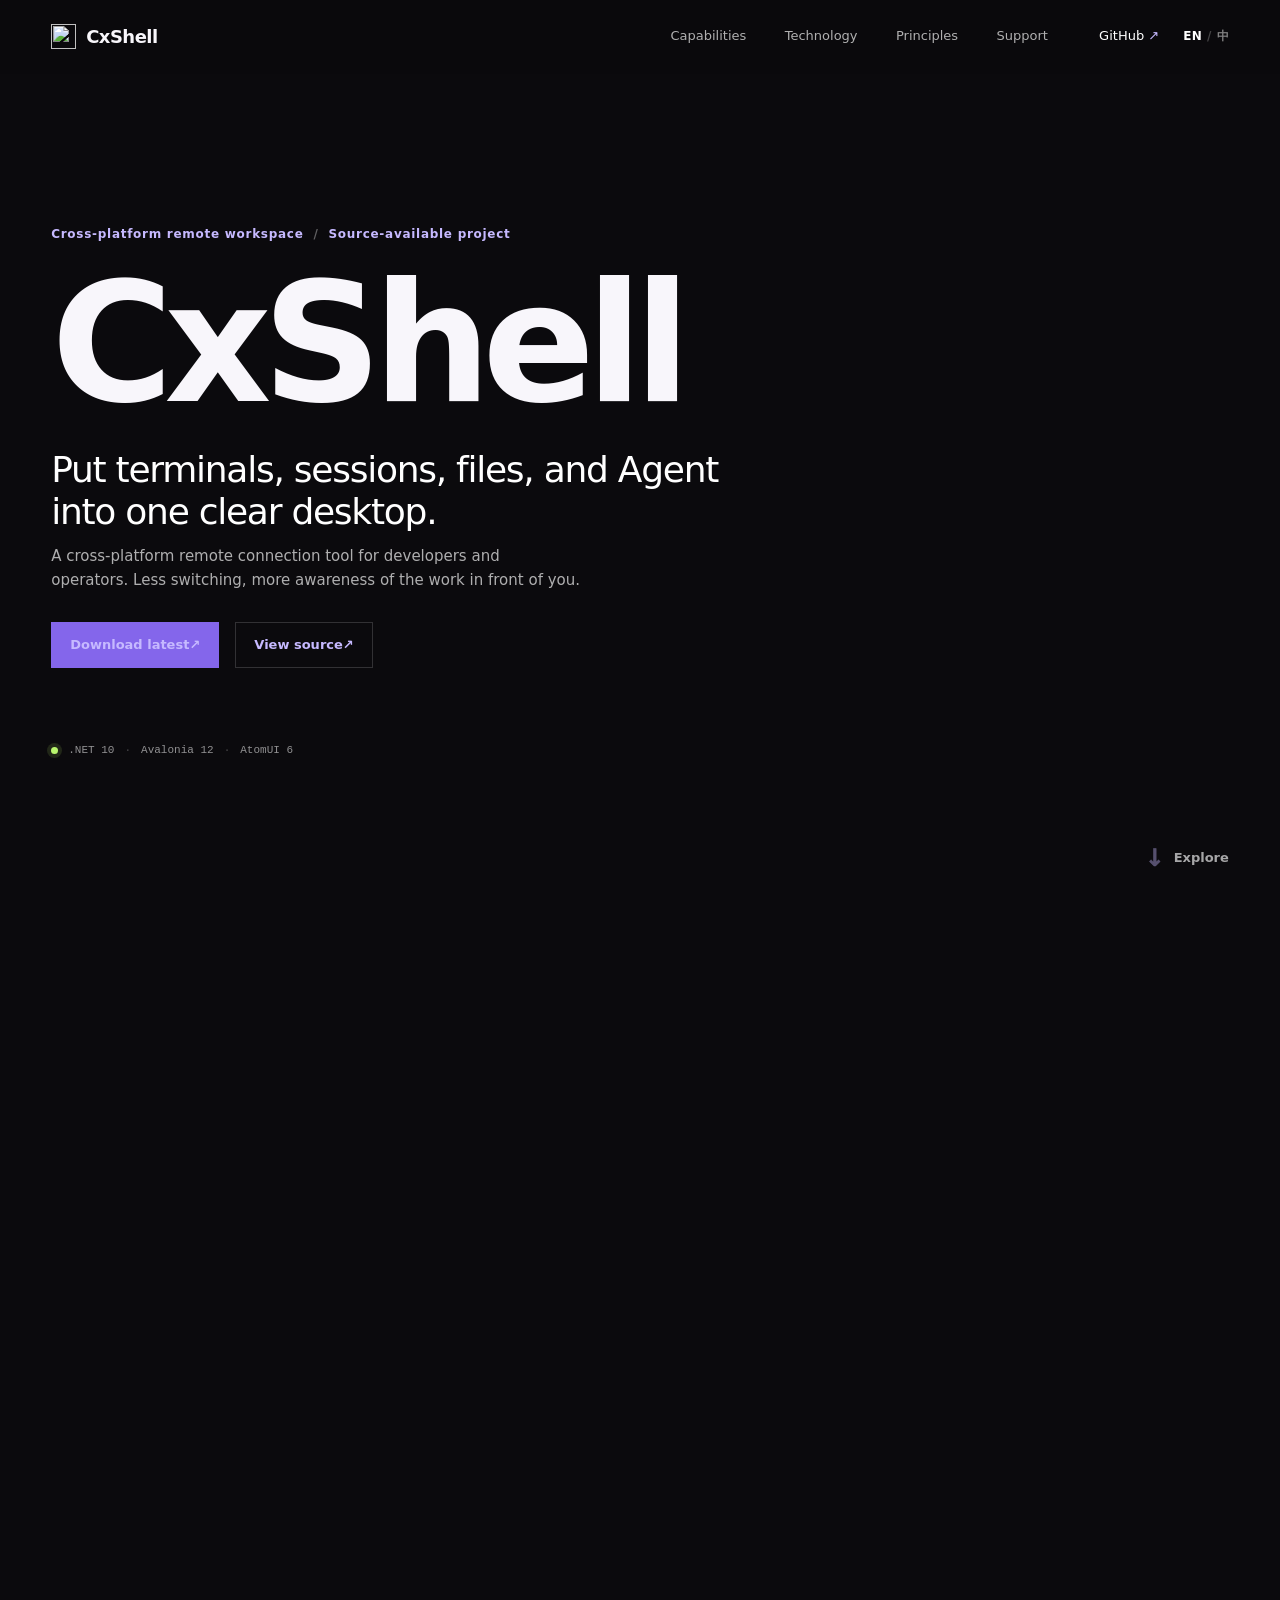
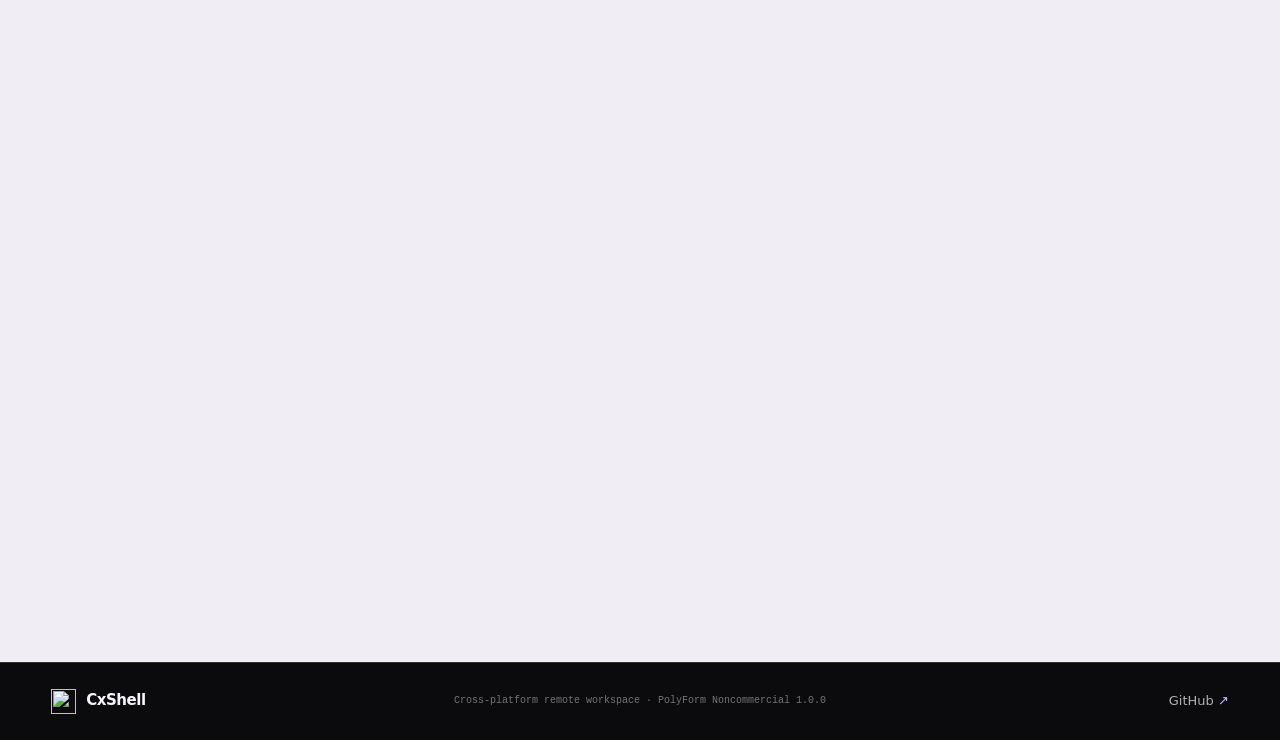
==== website/index.html @ 9bcf2392 "Prepare CxShell v0.1.64 release" ====
<!doctype html>
<html lang="en">
<head>
    <meta charset="utf-8">
    <meta name="viewport" content="width=device-width, initial-scale=1">
    <meta name="description" content="CxShell is a cross-platform remote workspace built with Avalonia and AtomUI.">
    <meta name="theme-color" content="#0b0a0d">
    <title>CxShell · A clear remote workspace</title>
    <script src="./locale-redirect.js"></script>
    <link rel="icon" href="./assets/brand/CxShellLogo.svg" type="image/svg+xml">
    <link rel="stylesheet" href="./styles.css">
</head>
<body>
    <header class="site-header" id="site-header">
        <a class="brand" href="#top" data-i18n-aria="brandHome">
            <img src="./assets/brand/CxShellLogo.svg" alt="">
            <span>CxShell</span>
        </a>
        <nav class="main-nav" id="main-nav" data-i18n-aria="mainNav">
            <a href="#product" data-i18n="navCapabilities">Capabilities</a>
            <a href="#stack" data-i18n="navTechnology">Technology</a>
            <a href="#story" data-i18n="navPrinciples">Principles</a>
            <a href="#support" data-i18n="navSupport">Support</a>
        </nav>
        <div class="header-actions">
            <a class="text-link" href="https://github.com/xiaochengzjc/CxShell" target="_blank" rel="noreferrer">GitHub <span aria-hidden="true">↗</span></a>
            <button class="language-toggle" type="button" data-language-toggle aria-label="Switch to Chinese">
                <span data-language-option="en" class="is-active">EN</span>
                <span class="language-divider" aria-hidden="true">/</span>
                <span data-language-option="zh">中</span>
            </button>
            <button class="menu-toggle" type="button" data-i18n="menu" data-i18n-aria="openMenu" aria-expanded="false" aria-controls="main-nav">Menu</button>
        </div>
    </header>

    <main id="top">
        <section class="hero" aria-labelledby="hero-title">
            <div class="hero-content page-width">
                <p class="eyebrow reveal" data-i18n-html="heroEyebrow">Cross-platform remote workspace <span class="eyebrow-mark">/</span> Source-available project</p>
                <h1 id="hero-title" class="reveal reveal-delay-1">CxShell</h1>
                <p class="hero-lede reveal reveal-delay-2" data-i18n="heroLede">Put terminals, sessions, files, and Agent into one clear desktop.</p>
                <p class="hero-copy reveal reveal-delay-3" data-i18n="heroCopy">A cross-platform remote connection tool for developers and operators. Less switching, more awareness of the work in front of you.</p>
                <div class="hero-actions reveal reveal-delay-4">
                    <a class="button button-primary" href="https://github.com/xiaochengzjc/CxShell/releases/latest" target="_blank" rel="noreferrer"><span data-i18n="downloadLatest">Download latest</span> <span aria-hidden="true">↗</span></a>
                    <a class="button button-quiet" href="https://github.com/xiaochengzjc/CxShell" target="_blank" rel="noreferrer"><span data-i18n="viewSource">View source</span> <span aria-hidden="true">↗</span></a>
                </div>
                <div class="hero-meta reveal reveal-delay-4">
                    <span class="status-dot" aria-hidden="true"></span>
                    <span>.NET 10</span><span class="meta-separator">·</span><span>Avalonia 12</span><span class="meta-separator">·</span><span>AtomUI 6</span>
                </div>
            </div>
            <a class="scroll-cue" href="#product" data-i18n-aria="scrollCue"><span class="scroll-cue-arrow" aria-hidden="true">↓</span><span class="scroll-cue-label" data-i18n="explore">Explore</span></a>
        </section>

        <section class="intro section section-dark" id="product">
            <div class="page-width intro-grid">
                <p class="section-index reveal" data-i18n-html="introIndex">01 <span>/</span> Capabilities</p>
                <div class="section-copy reveal reveal-delay-1">
                    <h2 data-i18n-html="introTitle">Everything you need for daily connections, <em>in one workspace.</em></h2>
                    <p data-i18n="introCopy">CxShell brings connections, operations, observation, and assistance together so your desktop serves the task at hand instead of making the task chase windows.</p>
                </div>
                <div class="capability-list reveal reveal-delay-2">
                    <div class="capability-row">
                        <span class="capability-number">01</span>
                        <div><h3 data-i18n="capabilityTerminalTitle">Terminal first</h3><p data-i18n="capabilityTerminalCopy">SSH, TELNET, RLOGIN, serial, and local Terminal sessions, all in one tabbed workspace.</p></div>
                    </div>
                    <div class="capability-row">
                        <span class="capability-number">02</span>
                        <div><h3 data-i18n="capabilityFilesTitle">Files and state</h3><p data-i18n="capabilityFilesCopy">SFTP file management, transfer queues, server monitoring, and remote desktop in one session experience.</p></div>
                    </div>
                    <div class="capability-row">
                        <span class="capability-number">03</span>
                        <div><h3 data-i18n="capabilityAgentTitle">Agent assistance</h3><p data-i18n="capabilityAgentCopy">Access open SSH sessions within clear permission boundaries, with diagnostics, long tasks, approvals, and run summaries.</p></div>
                    </div>
                </div>
            </div>
        </section>

        <section class="product-view section section-ink" aria-labelledby="workspace-title">
            <div class="page-width">
                <div class="section-heading reveal">
                    <p class="section-index" data-i18n-html="workspaceIndex">02 <span>/</span> Workspace</p>
                    <h2 id="workspace-title" data-i18n-html="workspaceTitle">One window,<br><em>many remote contexts.</em></h2>
                </div>
                <div class="workspace-carousel reveal reveal-delay-1" data-carousel>
                    <div class="carousel-stage">
                        <div class="carousel-viewport">
                            <div class="carousel-track">
                                <div class="carousel-slide is-active" data-caption-title="SSH / SFTP / Monitor / Agent" data-caption-title-zh="SSH / SFTP / 监控 / Agent">
                                    <div class="image-frame"><img src="./assets/screenshots/cxshell-ssh-sftp-monitor.png" data-i18n-alt="sshWorkspaceAlt" alt="CxShell SSH, SFTP, monitoring, and Agent workspace"></div>
                                </div>
                                <div class="carousel-slide" aria-hidden="true" data-caption-title="RDP">
                                    <div class="image-frame"><img src="./assets/screenshots/cxshell-rdp-session.png" data-i18n-alt="rdpWorkspaceAlt" alt="CxShell RDP session workspace"></div>
                                </div>
                            </div>
                            <div class="carousel-pagination" role="tablist" data-i18n-aria="workspaceScreenshots">
                                <button class="carousel-dot is-active" type="button" role="tab" data-i18n-aria="viewSshWorkspace" aria-selected="true" data-carousel-to="0"></button>
                                <button class="carousel-dot" type="button" role="tab" data-i18n-aria="viewRdpWorkspace" aria-selected="false" data-carousel-to="1"></button>
                            </div>
                        </div>
                        <button class="carousel-button carousel-button-prev" type="button" data-i18n-aria="previousSlide" data-carousel-prev><span aria-hidden="true">‹</span></button>
                        <button class="carousel-button carousel-button-next" type="button" data-i18n-aria="nextSlide" data-carousel-next><span aria-hidden="true">›</span></button>
                    </div>
                    <div class="carousel-caption" aria-live="polite">
                        <span>01</span>
                        <strong data-carousel-title>SSH / SFTP / Monitor / Agent</strong>
                    </div>
                </div>
            </div>
        </section>

        <section class="stack section section-paper" id="stack" aria-labelledby="stack-title">
            <div class="page-width stack-grid">
                <div class="stack-intro reveal">
                    <p class="section-index" data-i18n-html="stackIndex">03 <span>/</span> Technology</p>
                    <h2 id="stack-title" data-i18n-html="stackTitle">A native desktop experience,<br><em>an open technical foundation.</em></h2>
                    <p data-i18n="stackCopy">CxShell is built with .NET, Avalonia, and AtomUI. It is not a remote tool wrapped in a browser, but a source-available project refined for desktop workflows.</p>
                </div>
                <div class="stack-details reveal reveal-delay-1">
                    <div class="stack-line"><span>UI</span><strong>AtomUI</strong><p data-i18n="stackUiCopy">Unified desktop controls, themes, and interaction foundations that keep Avalonia pages restrained, clear, and extensible.</p></div>
                    <div class="stack-line"><span>APP</span><strong>Avalonia</strong><p data-i18n="stackAppCopy">A cross-platform desktop framework for Windows, macOS, and Linux, preserving the responsiveness a desktop app should have.</p></div>
                    <div class="stack-line"><span>CORE</span><strong>.NET 10</strong><p data-i18n="stackCoreCopy">Protocols, transfers, monitoring, Agent Runtime, and native bridges organized through MVVM and clear service boundaries.</p></div>
                    <div class="stack-line"><span>OPEN</span><strong>Source available</strong><p data-i18n="stackOpenCopy">Code, documentation, and iteration stay visible on GitHub. Feedback, suggestions, and contributions are welcome within the project license.</p></div>
                </div>
            </div>
        </section>

        <section class="story section section-dark" id="story" aria-labelledby="story-title">
            <div class="page-width story-grid">
                <p class="section-index reveal" data-i18n-html="storyIndex">04 <span>/</span> Principles</p>
                <div class="story-quote reveal reveal-delay-1">
                    <h2 id="story-title" data-i18n-html="storyTitle">Tools should make complex work <em>feel more orderly.</em></h2>
                    <p data-i18n="storyCopy">CxShell grows from real terminal, file transfer, and remote troubleshooting scenarios. AI collaboration has helped explore, build, and iterate on the project, but every boundary, permission model, and interaction choice is guided by real use.</p>
                    <a class="inline-link" href="https://github.com/xiaochengzjc/CxShell/issues" target="_blank" rel="noreferrer"><span data-i18n="suggestIdea">Suggest an idea on GitHub</span> <span aria-hidden="true">↗</span></a>
                </div>
            </div>
        </section>

        <section class="support section section-paper" id="support" aria-labelledby="support-title">
            <div class="page-width support-grid">
                <div class="support-intro reveal">
                    <p class="section-index" data-i18n-html="supportIndex">05 <span>/</span> Support</p>
                    <h2 id="support-title" data-i18n-html="supportTitle">A useful tool grows with its community,<br><em>let's make it better together.</em></h2>
                    <p data-i18n="supportCopy">CxShell is free for noncommercial use under the PolyForm Noncommercial License. If it saves you a little time, give the project a Star or support continued development in whatever way works for you.</p>
                    <div class="support-links">
                        <a class="button button-dark" href="https://github.com/xiaochengzjc/CxShell" target="_blank" rel="noreferrer"><span data-i18n="starOnGithub">Star on GitHub</span> <span aria-hidden="true">↗</span></a>
                        <a class="text-link text-link-dark kofi-link" href="https://ko-fi.com/xiaochengzjc" target="_blank" rel="noreferrer">Ko-fi <span aria-hidden="true">↗</span></a>
                    </div>
                </div>
                <div class="donation-grid reveal reveal-delay-1">
                    <div class="donation-item"><img src="./assets/donation/wechat-pay-donation.jpg" data-i18n-alt="wechatQrAlt" alt="WeChat Pay donation QR code"><span data-i18n="wechatPay">WeChat Pay</span></div>
                    <div class="donation-item"><img src="./assets/donation/alipay-donation.jpg" data-i18n-alt="alipayQrAlt" alt="Alipay donation QR code"><span data-i18n="alipay">Alipay</span></div>
                </div>
            </div>
        </section>
    </main>

    <footer class="site-footer">
        <div class="page-width footer-inner">
            <a class="brand footer-brand" href="#top"><img src="./assets/brand/CxShellLogo.svg" alt=""><span>CxShell</span></a>
            <p data-i18n="footerDescription">Cross-platform remote workspace · PolyForm Noncommercial 1.0.0</p>
            <a class="text-link" href="https://github.com/xiaochengzjc/CxShell" target="_blank" rel="noreferrer">GitHub <span aria-hidden="true">↗</span></a>
        </div>
    </footer>

    <script src="./script.js"></script>
</body>
</html>
---- website/styles.css ----
:root {
    --ink: #0b0a0d;
    --ink-soft: #121016;
    --ink-lift: #1b1720;
    --paper: #f0edf4;
    --paper-muted: #c4bfca;
    --line-dark: rgba(255, 255, 255, .16);
    --line-light: rgba(17, 14, 22, .16);
    --purple: #8466eb;
    --purple-soft: #c6b9ff;
    --green: #b8f56d;
    --max-width: 1240px;
    --gutter: clamp(20px, 4vw, 64px);
    --sans: Inter, "PingFang SC", "Microsoft YaHei UI", "Microsoft YaHei", "Noto Sans CJK SC", ui-sans-serif, system-ui, -apple-system, BlinkMacSystemFont, "Segoe UI", sans-serif;
    --mono: "IBM Plex Mono", "SFMono-Regular", Consolas, "Liberation Mono", monospace;
}

* { box-sizing: border-box; }
html { scroll-behavior: smooth; }
body {
    margin: 0;
    background: var(--ink);
    color: #f8f6fb;
    font-family: var(--sans);
    font-size: 16px;
    line-height: 1.55;
    text-rendering: optimizeLegibility;
}
body, a, button { -webkit-font-smoothing: antialiased; }
a { color: inherit; text-decoration: none; }
button { color: inherit; font: inherit; }
img { display: block; max-width: 100%; }
.page-width { width: min(var(--max-width), calc(100% - (var(--gutter) * 2))); margin-inline: auto; }

.site-header {
    position: fixed;
    z-index: 10;
    inset: 0 0 auto;
    display: flex;
    align-items: center;
    justify-content: space-between;
    min-height: 74px;
    padding: 0 var(--gutter);
    border-bottom: 1px solid transparent;
    background: rgba(11, 10, 13, .12);
    transition: background-color .3s ease, border-color .3s ease, backdrop-filter .3s ease;
}
.site-header.is-scrolled { background: rgba(11, 10, 13, .88); border-color: var(--line-dark); backdrop-filter: blur(16px); }
.brand { display: inline-flex; align-items: center; gap: 10px; font-size: 18px; font-weight: 700; letter-spacing: -.03em; }
.brand img { width: 25px; height: 25px; }
.main-nav { display: flex; align-items: center; gap: clamp(20px, 3vw, 42px); margin-left: auto; margin-right: clamp(24px, 4vw, 60px); }
.main-nav a, .text-link { color: rgba(255, 255, 255, .68); font-size: 13px; transition: color .2s ease; }
.main-nav a:hover, .text-link:hover { color: #fff; }
.header-actions { display: flex; align-items: center; gap: 24px; }
.header-actions .text-link { color: #fff; }
.header-actions .text-link span, .inline-link span, .button span, .footer-inner .text-link span { color: var(--purple-soft); }
.language-toggle { display: inline-flex; align-items: center; gap: 5px; padding: 5px 0; border: 0; background: transparent; color: rgba(255, 255, 255, .48); font-family: var(--sans); font-size: 12px; font-weight: 650; letter-spacing: .02em; cursor: pointer; }
.language-toggle [data-language-option] { transition: color .2s ease, opacity .2s ease; }
.language-toggle [data-language-option].is-active { color: #fff; }
.language-toggle .language-divider { color: rgba(255, 255, 255, .24); }
.language-toggle:hover [data-language-option] { color: rgba(255, 255, 255, .82); }
.language-toggle:hover [data-language-option].is-active { color: #fff; }
.menu-toggle { display: none; border: 0; padding: 4px 0; background: transparent; cursor: pointer; font-size: 13px; }

.hero { position: relative; display: flex; align-items: center; min-height: max(700px, 100svh); overflow: hidden; background: var(--ink); }
.hero-content { padding-top: 84px; }
.eyebrow, .section-index { color: var(--purple-soft); font-family: var(--sans); font-size: 12px; font-weight: 600; letter-spacing: .06em; }
.eyebrow { margin: 0 0 18px; }
.eyebrow-mark, .section-index span { color: rgba(255, 255, 255, .35); padding-inline: 5px; }
h1, h2, h3, p { margin-top: 0; }
h1, h2 { letter-spacing: -.055em; line-height: .98; }
h1 { max-width: 760px; margin-bottom: 24px; font-size: clamp(76px, 13vw, 184px); font-weight: 700; }
h2 { margin-bottom: 26px; font-size: clamp(46px, 7vw, 92px); font-weight: 650; }
h2 em { color: var(--purple-soft); font-style: normal; }
.hero-lede { max-width: 700px; margin-bottom: 13px; color: #fff; font-size: clamp(22px, 3vw, 36px); letter-spacing: -.035em; line-height: 1.16; }
.hero-copy { max-width: 530px; margin-bottom: 30px; color: rgba(255, 255, 255, .67); font-size: 15px; }
.hero-actions, .support-links { display: flex; align-items: center; gap: 16px; flex-wrap: wrap; }
.button { display: inline-flex; align-items: center; justify-content: center; min-height: 46px; padding: 0 18px; border: 1px solid transparent; font-size: 13px; font-weight: 650; transition: transform .2s ease, background-color .2s ease, color .2s ease, border-color .2s ease; }
.button:hover { transform: translateY(-2px); }
.button-primary { background: var(--purple); color: #fff; }
.button-primary:hover { background: #947bfa; }
.button-quiet { border-color: var(--line-dark); color: rgba(255, 255, 255, .78); }
.button-quiet:hover { border-color: rgba(255, 255, 255, .5); color: #fff; }
.button-dark { background: var(--ink); color: #fff; }
.button-dark:hover { background: #2a2330; }
.hero-meta { display: flex; align-items: center; gap: 10px; margin-top: 74px; color: rgba(255, 255, 255, .55); font-family: var(--mono); font-size: 11px; }
.status-dot { width: 7px; height: 7px; border-radius: 50%; background: var(--green); box-shadow: 0 0 0 4px rgba(184, 245, 109, .12); }
.meta-separator { color: rgba(255, 255, 255, .25); }
.scroll-cue { position: absolute; right: var(--gutter); bottom: 30px; display: flex; gap: 9px; align-items: center; color: rgba(255, 255, 255, .64); font-family: var(--sans); font-size: 13px; font-weight: 600; letter-spacing: 0; }
.scroll-cue-arrow { color: rgba(198, 185, 255, .72); font-family: "Segoe UI Symbol", var(--sans); font-size: 24px; font-weight: 800; line-height: 1; opacity: .56; -webkit-text-stroke: .35px currentColor; animation: bob 1.8s ease-in-out infinite; }
.scroll-cue-label { color: inherit; font: inherit; }

.section { padding: clamp(92px, 12vw, 180px) 0; }
.section-dark { background: var(--ink); }
.section-ink { background: var(--ink-soft); }
.section-paper { background: var(--paper); color: var(--ink); }
.intro-grid { display: grid; grid-template-columns: minmax(80px, 1fr) minmax(320px, 1.55fr) minmax(300px, 1fr); gap: clamp(28px, 6vw, 90px); }
.section-index { margin: 0; padding-top: 8px; }
.section-copy h2, .section-heading h2, .stack-intro h2, .story-quote h2, .support-intro h2 { font-size: clamp(42px, 5.6vw, 76px); }
.section-copy p, .stack-intro > p, .story-quote > p, .support-intro > p { max-width: 480px; color: rgba(255, 255, 255, .57); font-size: 15px; }
.capability-list { align-self: end; border-top: 1px solid var(--line-dark); }
.capability-row { display: grid; grid-template-columns: 44px 1fr; gap: 15px; padding: 20px 0 21px; border-bottom: 1px solid var(--line-dark); transition: padding-left .25s ease, border-color .25s ease; }
.capability-row:hover { padding-left: 8px; border-color: var(--purple); }
.capability-number { color: var(--purple-soft); font-family: var(--sans); font-size: 11px; font-weight: 600; letter-spacing: .02em; }
.capability-row h3 { margin-bottom: 6px; font-size: 16px; font-weight: 600; }
.capability-row p { max-width: 310px; margin-bottom: 0; color: rgba(255, 255, 255, .5); font-size: 13px; }

.section-heading { display: grid; grid-template-columns: minmax(80px, 1fr) 2.55fr; gap: clamp(28px, 6vw, 90px); align-items: start; }
.section-heading h2 { margin-bottom: 70px; }
.workspace-carousel { width: min(100%, 1050px); margin-inline: auto; }
.carousel-stage { position: relative; padding-inline: clamp(42px, 5vw, 72px); }
.carousel-viewport { position: relative; overflow: hidden; }
.carousel-track { display: flex; width: 100%; transition: transform .6s cubic-bezier(.2, .7, .2, 1); }
.carousel-slide { flex: 0 0 100%; min-width: 0; margin: 0; }
.carousel-slide:not(.is-active) { pointer-events: none; }
.image-frame { overflow: hidden; border: 1px solid rgba(255, 255, 255, .13); background: #070608; }
.carousel-slide .image-frame { aspect-ratio: 16 / 9; }
.image-frame img { width: 100%; height: 100%; object-fit: contain; transition: transform .7s cubic-bezier(.2, .7, .2, 1); }
.carousel-slide:hover .image-frame img { transform: scale(1.018); }
.carousel-button { position: absolute; z-index: 2; top: 50%; display: inline-flex; align-items: center; justify-content: center; width: 38px; height: 38px; padding: 0 0 3px; border: 1px solid rgba(255, 255, 255, .12); border-radius: 50%; background: rgba(11, 10, 13, .5); color: rgba(255, 255, 255, .62); font-family: var(--sans); font-size: 34px; font-weight: 700; line-height: 1; opacity: .78; cursor: pointer; transform: translateY(-50%); box-shadow: 0 6px 18px rgba(0, 0, 0, .2); transition: color .2s ease, border-color .2s ease, background-color .2s ease, opacity .2s ease, transform .2s ease; }
.carousel-button-prev { left: 0; }
.carousel-button-next { right: 0; }
.carousel-button:hover, .carousel-button:focus-visible { border-color: rgba(198, 185, 255, .42); background: rgba(132, 102, 235, .22); color: #fff; opacity: 1; }
.carousel-button-prev:hover, .carousel-button-prev:focus-visible { transform: translate(-3px, -50%); }
.carousel-button-next:hover, .carousel-button-next:focus-visible { transform: translate(3px, -50%); }
.carousel-pagination { position: absolute; z-index: 2; left: 50%; bottom: 16px; display: flex; align-items: center; justify-content: center; gap: 8px; width: fit-content; padding: 9px 11px; background: rgba(11, 10, 13, .68); transform: translateX(-50%); }
.carousel-dot { width: 34px; height: 3px; padding: 0; border: 0; background: rgba(255, 255, 255, .2); cursor: pointer; transition: width .25s ease, background-color .25s ease; }
.carousel-dot:hover, .carousel-dot:focus-visible { background: rgba(255, 255, 255, .58); }
.carousel-dot.is-active { width: 58px; background: var(--purple-soft); }
.carousel-caption { display: flex; align-items: baseline; justify-content: center; gap: 12px; padding-top: 13px; color: rgba(255, 255, 255, .48); font-family: var(--mono); font-size: 10px; text-align: center; }
.carousel-caption strong { color: rgba(255, 255, 255, .85); font-family: var(--sans); font-size: 12px; font-weight: 600; }

.stack-grid, .support-grid { display: grid; grid-template-columns: minmax(300px, 1fr) minmax(440px, 1.2fr); gap: clamp(44px, 10vw, 160px); }
.stack-intro > p, .support-intro > p { color: rgba(11, 10, 13, .62); }
.stack-details { border-top: 1px solid var(--line-light); }
.stack-line { display: grid; grid-template-columns: 54px minmax(115px, .55fr) 1.45fr; gap: 16px; align-items: baseline; padding: 22px 0; border-bottom: 1px solid var(--line-light); }
.stack-line > span { color: #6e51d1; font-family: var(--mono); font-size: 10px; }
.stack-line strong { font-size: 17px; font-weight: 650; letter-spacing: -.02em; }
.stack-line p { margin: 0; color: rgba(11, 10, 13, .58); font-size: 13px; }

.story-grid { display: grid; grid-template-columns: minmax(80px, 1fr) 2.55fr; gap: clamp(28px, 6vw, 90px); }
.story-quote { max-width: 840px; }
.story-quote h2 { max-width: 800px; }
.story-quote > p { max-width: 620px; }
.inline-link { display: inline-flex; align-items: center; gap: 8px; margin-top: 12px; border-bottom: 1px solid var(--purple); color: #fff; font-size: 13px; padding-bottom: 5px; }
.inline-link:hover { color: var(--purple-soft); }

.support-grid { align-items: center; }
.donation-grid { display: grid; grid-template-columns: repeat(2, minmax(150px, 220px)); gap: 18px; justify-content: center; }
.donation-item { display: grid; justify-items: center; gap: 12px; color: rgba(11, 10, 13, .68); font-family: var(--sans); font-size: 13px; font-weight: 600; letter-spacing: .02em; text-align: center; }
.donation-item img { width: 100%; aspect-ratio: 1; object-fit: cover; border: 1px solid var(--line-light); background: #fff; }
.support-links { margin-top: 28px; }
.text-link-dark { color: rgba(11, 10, 13, .65) !important; }
.text-link-dark:hover { color: var(--ink) !important; }
.text-link-dark span { color: #6e51d1 !important; }
.kofi-link { display: inline-flex; align-items: center; gap: 8px; min-height: 46px; padding: 0 16px; border: 1px solid rgba(110, 81, 209, .3); background: rgba(132, 102, 235, .1); color: #5b43b4 !important; font-family: var(--sans); font-size: 13px; font-weight: 650; transition: transform .2s ease, background-color .2s ease, border-color .2s ease, color .2s ease; }
.kofi-link:hover, .kofi-link:focus-visible { border-color: rgba(110, 81, 209, .62); background: #6e51d1; color: #fff !important; transform: translateY(-2px); }
.kofi-link span { color: currentColor !important; opacity: .72; }

.site-footer { padding: 26px 0; border-top: 1px solid var(--line-dark); background: var(--ink); }
.footer-inner { display: grid; grid-template-columns: 1fr auto 1fr; align-items: center; gap: 20px; }
.footer-brand { font-size: 15px; }
.footer-inner p { margin: 0; color: rgba(255, 255, 255, .43); font-family: var(--mono); font-size: 10px; text-align: center; }
.footer-inner .text-link { justify-self: end; }

.reveal { opacity: 0; transform: translateY(18px); transition: opacity .7s ease, transform .7s cubic-bezier(.2, .7, .2, 1); }
.reveal.is-visible { opacity: 1; transform: translateY(0); }
.reveal-delay-1 { transition-delay: .08s; }
.reveal-delay-2 { transition-delay: .16s; }
.reveal-delay-3 { transition-delay: .24s; }
.reveal-delay-4 { transition-delay: .32s; }
@keyframes bob { 0%, 100% { transform: translateY(0); } 50% { transform: translateY(5px); } }

@media (max-width: 860px) {
    .site-header { min-height: 64px; }
    .main-nav { position: absolute; inset: 64px var(--gutter) auto; display: none; flex-direction: column; align-items: stretch; gap: 0; margin: 0; padding: 8px 0; border: 1px solid var(--line-dark); background: rgba(18, 16, 22, .97); }
    .main-nav.is-open { display: flex; }
    .main-nav a { padding: 13px 16px; }
    .menu-toggle { display: inline-block; }
    .header-actions { gap: 16px; }
    .header-actions > .text-link { display: none; }
    .hero { min-height: 720px; }
    .intro-grid, .stack-grid, .support-grid { grid-template-columns: 1fr; gap: 34px; }
    .section-copy, .stack-intro, .support-intro { max-width: 650px; }
    .section-heading, .story-grid { grid-template-columns: 1fr; gap: 20px; }
    .section-heading h2 { margin-bottom: 44px; }
    .donation-grid { justify-content: center; }
    .carousel-stage { padding-inline: 34px; }
    .carousel-button { width: 34px; height: 34px; font-size: 30px; }
}

@media (max-width: 560px) {
    :root { --gutter: 20px; }
    .hero-content { padding-top: 76px; }
    h1 { font-size: clamp(66px, 22vw, 112px); }
    h2, .section-copy h2, .section-heading h2, .stack-intro h2, .story-quote h2, .support-intro h2 { font-size: clamp(40px, 12.5vw, 62px); }
    .hero-lede { font-size: 22px; }
    .hero-meta { flex-wrap: wrap; margin-top: 50px; gap: 7px; }
    .scroll-cue { right: 20px; bottom: 20px; }
    .carousel-stage { padding-inline: 28px; }
    .carousel-button { width: 32px; height: 32px; font-size: 28px; }
    .stack-line { grid-template-columns: 44px 1fr; gap: 8px 12px; }
    .stack-line p { grid-column: 2; }
    .carousel-caption { gap: 8px; }
    .donation-grid { grid-template-columns: repeat(2, minmax(0, 1fr)); }
    .footer-inner { grid-template-columns: 1fr auto; }
    .footer-inner p { display: none; }
}

@media (prefers-reduced-motion: reduce) {
    html { scroll-behavior: auto; }
    *, *::before, *::after { animation-duration: .01ms !important; animation-iteration-count: 1 !important; transition-duration: .01ms !important; }
    .reveal { opacity: 1; transform: none; }
}
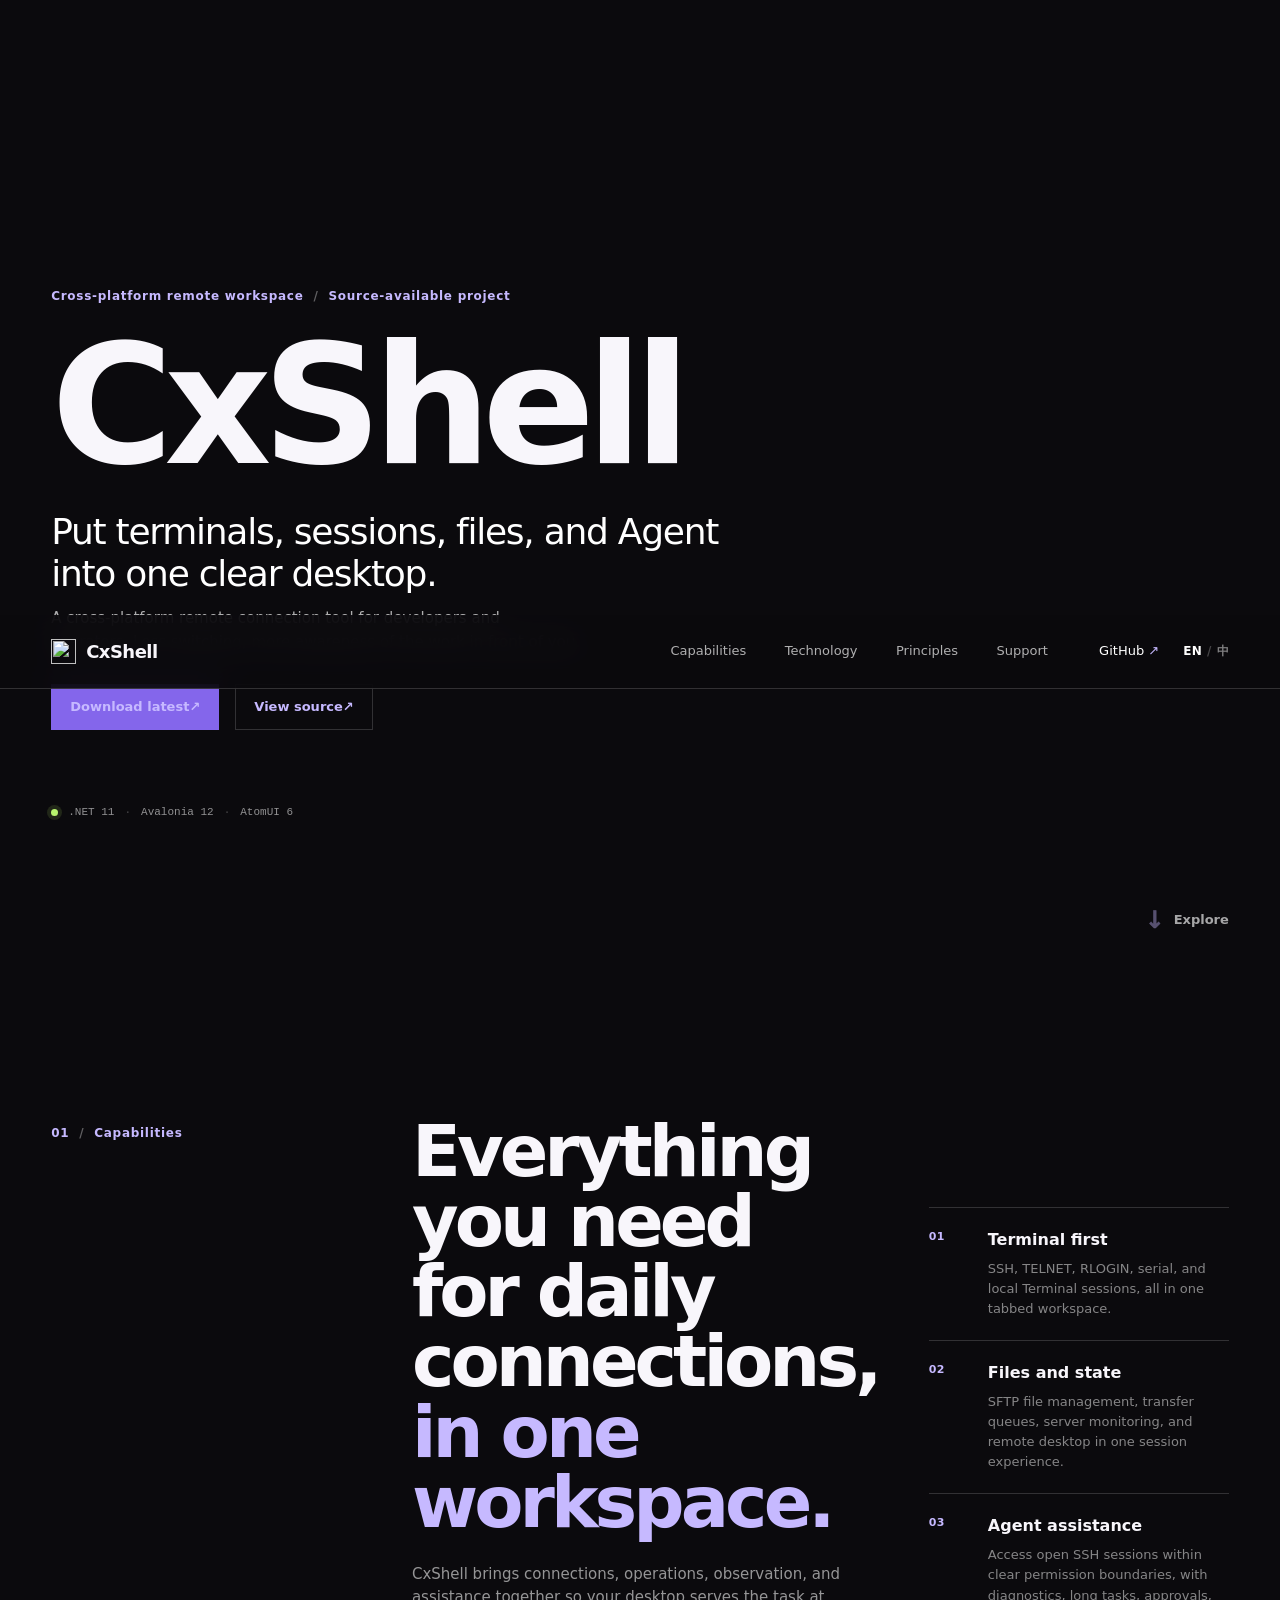
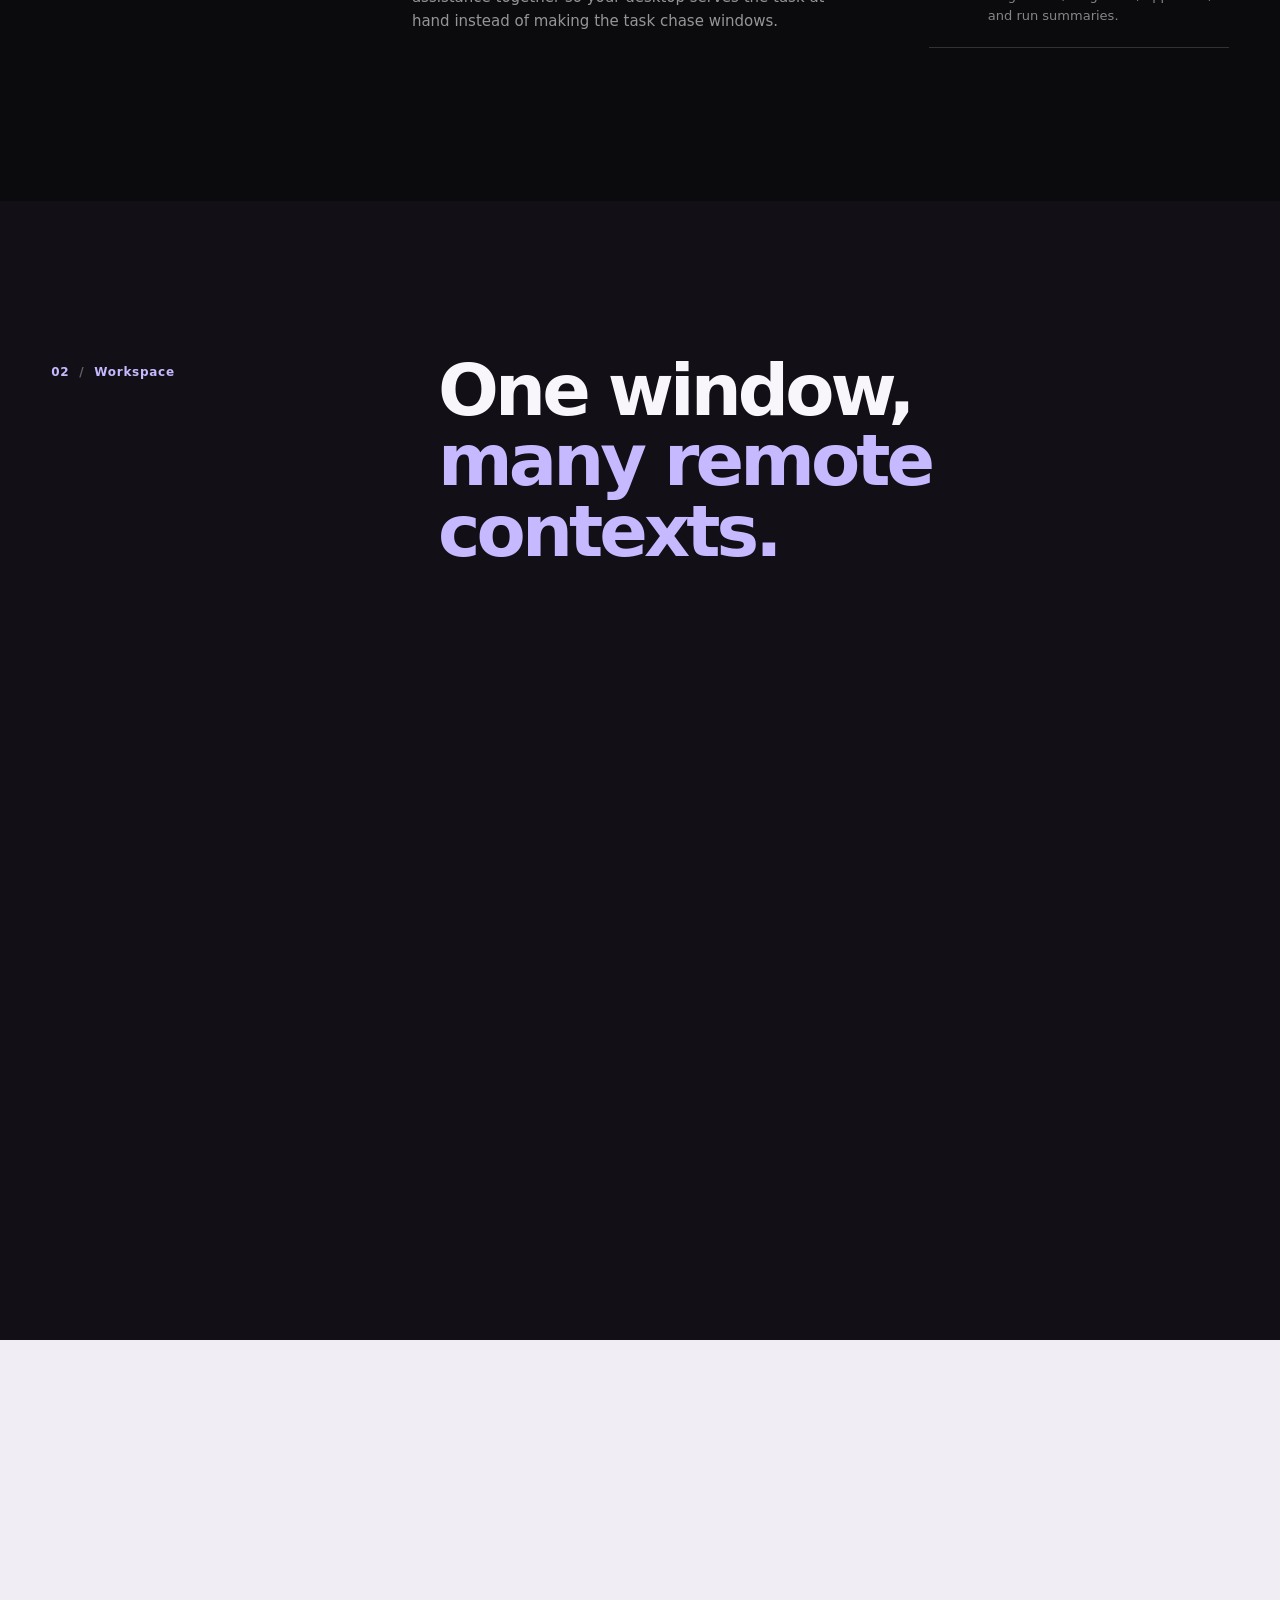
==== commit 5909ab37: "build(deps): 升级运行时至 .NET 11 并同步更新依赖、CI 与文档 - 修改了 CxShell.csproj 目标框架 net10.0 → net11.0，并升级核心依赖以适配 .N" ====
--- a/website/index.html
+++ b/website/index.html
@@ -46,7 +46,7 @@
                 </div>
                 <div class="hero-meta reveal reveal-delay-4">
                     <span class="status-dot" aria-hidden="true"></span>
-                    <span>.NET 10</span><span class="meta-separator">·</span><span>Avalonia 12</span><span class="meta-separator">·</span><span>AtomUI 6</span>
+                    <span>.NET 11</span><span class="meta-separator">·</span><span>Avalonia 12</span><span class="meta-separator">·</span><span>AtomUI 6</span>
                 </div>
             </div>
             <a class="scroll-cue" href="#product" data-i18n-aria="scrollCue"><span class="scroll-cue-arrow" aria-hidden="true">↓</span><span class="scroll-cue-label" data-i18n="explore">Explore</span></a>
@@ -119,7 +119,7 @@
                 <div class="stack-details reveal reveal-delay-1">
                     <div class="stack-line"><span>UI</span><strong>AtomUI</strong><p data-i18n="stackUiCopy">Unified desktop controls, themes, and interaction foundations that keep Avalonia pages restrained, clear, and extensible.</p></div>
                     <div class="stack-line"><span>APP</span><strong>Avalonia</strong><p data-i18n="stackAppCopy">A cross-platform desktop framework for Windows, macOS, and Linux, preserving the responsiveness a desktop app should have.</p></div>
-                    <div class="stack-line"><span>CORE</span><strong>.NET 10</strong><p data-i18n="stackCoreCopy">Protocols, transfers, monitoring, Agent Runtime, and native bridges organized through MVVM and clear service boundaries.</p></div>
+                    <div class="stack-line"><span>CORE</span><strong>.NET 11</strong><p data-i18n="stackCoreCopy">Protocols, transfers, monitoring, Agent Runtime, and native bridges organized through MVVM and clear service boundaries.</p></div>
                     <div class="stack-line"><span>OPEN</span><strong>Source available</strong><p data-i18n="stackOpenCopy">Code, documentation, and iteration stay visible on GitHub. Feedback, suggestions, and contributions are welcome within the project license.</p></div>
                 </div>
             </div>
